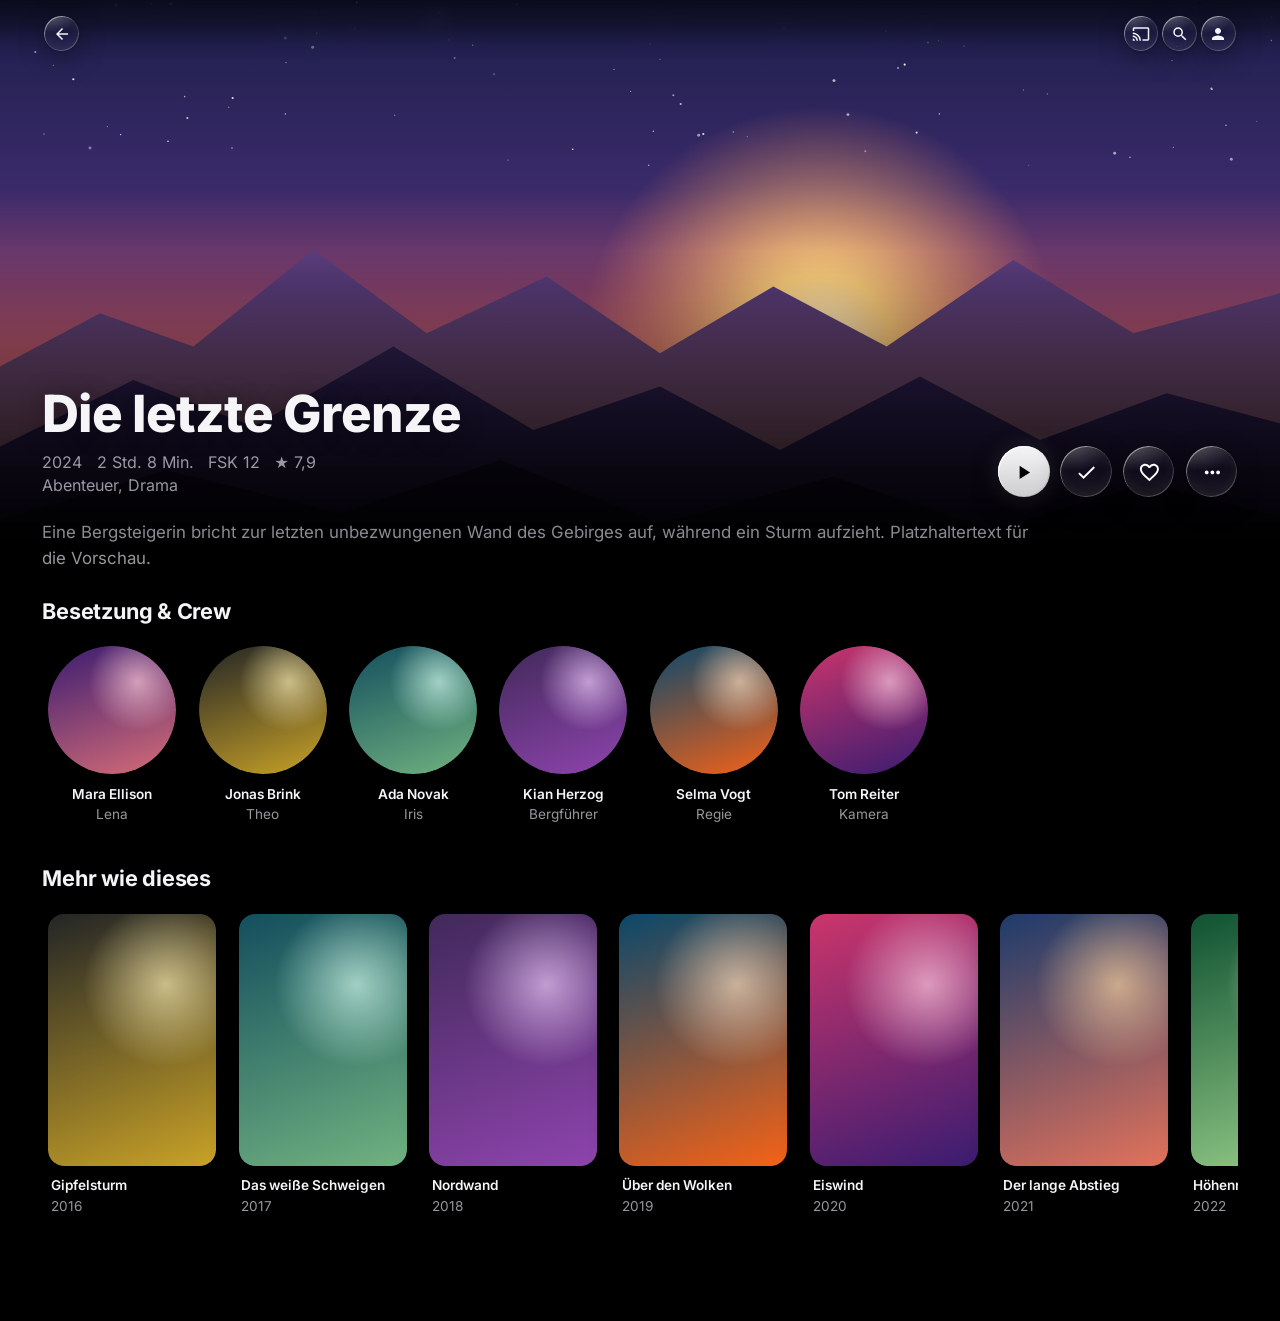
==== preview/detail.html @ fb814cee "Liquid-Glass-Optik (v1.1.0) - Glas-Material mit Unschärfe, Tönung, Glanz und Lichtkanten - Scroll-Ka" ====
<!doctype html>
<!--
    Vorschau: Detailseite eines Films (Backdrop, Glas-Buttons, Besetzung).
    Ahmt Jellyfin mit denselben CSS-Klassen nach.
-->
<html lang="de" class="layout-desktop">
<head>
    <meta charset="utf-8">
    <meta name="viewport" content="width=device-width, initial-scale=1">
    <title>tvOS Theme – Detailseite</title>
    <link rel="stylesheet" href="preview.css">
    <link rel="stylesheet" href="../theme/apple-tv.css">
</head>
<body>
<div class="backgroundContainer"></div>

<header class="skinHeader">
    <div class="headerTop">
        <div class="headerLeft">
            <button class="headerButton headerBackButton" title="Zurück"><span data-icon="arrow_back"></span></button>
        </div>
        <div class="headerRight">
            <button class="headerButton headerCastButton" title="Wiedergabe auf"><span data-icon="cast"></span></button>
            <button class="headerButton headerSearchButton" title="Suche"><span data-icon="search"></span></button>
            <button class="headerButton headerUserButton" title="Benutzer"><span data-icon="person"></span></button>
        </div>
    </div>
</header>

<div class="page libraryPage itemDetailPage selfBackdropPage">
    <div class="itemBackdrop" style="background-image:url(assets/berge.svg)"></div>

    <div class="detailPageWrapperContainer">
        <div class="detailPagePrimaryContainer">
            <div class="detailRibbon">
                <div class="infoWrapper">
                    <div class="nameContainer">
                        <h1 class="itemName infoText parentNameLast">Die letzte Grenze</h1>
                    </div>
                    <div class="itemMiscInfo itemMiscInfo-primary">
                        <span>2024</span><span>2 Std. 8 Min.</span><span>FSK 12</span><span>★ 7,9</span>
                    </div>
                    <div class="itemMiscInfo itemMiscInfo-secondary">
                        <span>Abenteuer, Drama</span>
                    </div>
                </div>
                <div class="mainDetailButtons">
                    <button class="emby-button button-flat detailButton btnPlay" title="Abspielen"><span data-icon="play_arrow"></span></button>
                    <button class="emby-button button-flat detailButton" title="Gesehen"><span data-icon="check"></span></button>
                    <button class="emby-button button-flat detailButton" title="Favorit"><span data-icon="favorite_border"></span></button>
                    <button class="emby-button button-flat detailButton" title="Mehr"><span data-icon="more_horiz"></span></button>
                </div>
            </div>
        </div>

        <div class="detailPageSecondaryContainer">
            <p class="overview">
                Eine Bergsteigerin bricht zur letzten unbezwungenen Wand des Gebirges auf,
                während ein Sturm aufzieht. Platzhaltertext für die Vorschau.
            </p>

            <div class="verticalSection">
                <h2 class="sectionTitle sectionTitle-cards">Besetzung &amp; Crew</h2>
                <div class="itemsContainer" id="castContent"></div>
            </div>

            <div class="verticalSection">
                <h2 class="sectionTitle sectionTitle-cards">Mehr wie dieses</h2>
                <div class="itemsContainer" id="rowSimilar"></div>
            </div>
        </div>
    </div>
</div>

<script src="preview.js"></script>
<script>
    reihe("castContent", [
        ["Mara Ellison", "Lena"], ["Jonas Brink", "Theo"], ["Ada Novak", "Iris"],
        ["Kian Herzog", "Bergführer"], ["Selma Vogt", "Regie"], ["Tom Reiter", "Kamera"]
    ].map(([titel, info], i) => ({ titel, info, typ: "square", index: i + 2 })));

    reihe("rowSimilar", [
        "Gipfelsturm", "Das weiße Schweigen", "Nordwand", "Über den Wolken",
        "Eiswind", "Der lange Abstieg", "Höhenrausch"
    ].map((titel, i) => ({ titel, info: String(2016 + i), index: i + 3 })));

    iconsEinsetzen();
</script>
</body>
</html>
---- preview/preview.css ----
/* ==========================================================================
   Vorschau-Grundgerüst
   Bildet nur das Layout nach, das Jellyfin selbst mitbringt (Positionen,
   Größen). Das Aussehen kommt ausschließlich aus theme/apple-tv.css.
   ========================================================================== */

* { box-sizing: border-box; }

body {
    margin: 0;
    min-height: 100vh;
    color: #ffffff;
}

.icon {
    display: block;
    width: 1.5em;
    height: 1.5em;
    fill: currentColor;
}

.backgroundContainer {
    position: fixed;
    inset: 0;
}

/* Seiten liegen wie in Jellyfin positioniert über dem Hintergrund */
.page {
    position: relative;
}

/* ---------- Kopfzeile ---------- */
.skinHeader {
    position: fixed;
    top: 0;
    left: 0;
    right: 0;
    z-index: 999;
    padding: 0.5em 3.3% 0.3em;
}

.headerTop {
    display: flex;
    align-items: center;
    justify-content: space-between;
    min-height: 3.2em;
}

.headerLeft,
.headerRight {
    display: flex;
    align-items: center;
}

.pageTitle {
    margin: 0 0 0 0.4em;
    font-size: 1.3em;
}

.headerButton {
    display: grid;
    place-items: center;
    width: 2.6em;
    height: 2.6em;
    padding: 0;
    color: #ffffff;
    cursor: pointer;
}

.headerButton .icon {
    width: 1.35em;
    height: 1.35em;
}

.emby-tab-button {
    border: 0;
    font-size: 0.95em;
    cursor: pointer;
    white-space: nowrap;
}

/* ---------- Seiten & Reihen ---------- */
.page {
    padding: 8.4em 3.3% 6em;
}

.sectionTitle {
    margin: 0 0 0.4em;
}

.itemsContainer {
    display: flex;
    gap: 1.4em;
    overflow-x: auto;
    padding: 14px 6px 22px;
    scrollbar-width: none;
}

.card {
    flex: 0 0 auto;
    cursor: pointer;
}

.overflowBackdropCard { width: 300px; }
.overflowPortraitCard { width: 168px; }
.overflowSquareCard  { width: 128px; }

.cardScalable { position: relative; }
.cardPadder-backdrop { padding-bottom: 56.25%; }
.cardPadder-portrait { padding-bottom: 150%; }
.cardPadder-square   { padding-bottom: 100%; }

.cardImageContainer {
    position: absolute;
    inset: 0;
    background-size: cover;
    background-position: center;
}

.cardOverlayContainer {
    position: absolute;
    inset: 0;
    z-index: 2;
    display: flex;
    align-items: flex-end;
    justify-content: flex-end;
    gap: 0.4em;
    padding: 0.7em;
    opacity: 0;
    transition: opacity 0.2s;
}

.card:hover .cardOverlayContainer { opacity: 1; }

.cardOverlayButton {
    display: grid;
    place-items: center;
    width: 2.4em;
    height: 2.4em;
    padding: 0;
    cursor: pointer;
}

.cardOverlayButton .icon {
    width: 1.2em;
    height: 1.2em;
}

.innerCardFooter {
    position: absolute;
    left: 0;
    right: 0;
    bottom: 0;
    z-index: 2;
}

.itemProgressBarForeground { height: 100%; }

.playedIndicator {
    position: absolute;
    top: 8px;
    right: 8px;
    z-index: 2;
    display: grid;
    place-items: center;
    width: 24px;
    height: 24px;
    border-radius: 50%;
}

.playedIndicator .icon {
    width: 16px;
    height: 16px;
}

.cardText {
    padding: 0.15em 0.2em;
    white-space: nowrap;
    overflow: hidden;
    text-overflow: ellipsis;
}

/* ---------- Bedienelemente ---------- */
.demoRow {
    display: flex;
    flex-wrap: wrap;
    align-items: center;
    gap: 1em;
}

.emby-button {
    display: inline-flex;
    align-items: center;
    gap: 0.5em;
    border: 0;
    padding: 0.8em 1.6em;
    font-size: 0.95em;
    cursor: pointer;
}

.emby-input {
    width: 280px;
    padding: 0.8em 1em;
    font-size: 1em;
}

.dialog {
    max-width: 340px;
    padding: 0.7em;
}

.actionSheetMenuItem {
    display: flex;
    align-items: center;
    gap: 0.8em;
    padding: 0.75em 0.9em;
    cursor: pointer;
}

.actionSheetMenuItem .icon {
    width: 1.3em;
    height: 1.3em;
}

.toast {
    position: fixed;
    left: 2em;
    bottom: 2em;
    z-index: 1000;
    padding: 0.9em 1.6em;
}

/* ---------- Detailseite ---------- */
.page.itemDetailPage {
    padding: 0;
}

.itemBackdrop {
    height: 40vh;
    background-size: cover;
    background-position: center 70%;
}

.detailPagePrimaryContainer {
    position: relative;
    margin-top: -11em;
    padding: 0 3.3%;
}

.detailRibbon {
    display: flex;
    flex-wrap: wrap;
    align-items: flex-end;
    justify-content: space-between;
    gap: 1.5em;
}

.itemName {
    margin: 0 0 0.15em;
    font-size: 3.2em;
}

.itemMiscInfo {
    display: flex;
    gap: 0.9em;
    margin: 0.2em 0;
}

.mainDetailButtons {
    display: flex;
    gap: 0.7em;
}

.detailButton {
    display: grid;
    place-items: center;
    width: 3.4em;
    height: 3.4em;
    padding: 0;
    cursor: pointer;
}

.detailPageSecondaryContainer {
    padding: 1.4em 3.3% 4em;
}

.overview {
    max-width: 60em;
    margin: 0 0 1.6em;
    font-size: 1.05em;
}

/* ---------- Player ---------- */
.videoPlayerContainer {
    position: fixed;
    inset: 0;
    background-size: cover;
    background-position: center;
}

.videoOsdBottom {
    position: fixed;
    left: 0;
    right: 0;
    bottom: 0;
    display: flex;
    padding-top: 8em;
}

.osdControls { flex: 1; }

.osdTextContainer {
    display: flex;
    align-items: baseline;
    justify-content: space-between;
    margin-bottom: 0.3em;
}

.osdTitle { font-size: 1.15em; }

.sliderContainer {
    position: relative;
    margin: 0.7em 0 0.4em;
}

.mdl-slider-background-flex {
    display: flex;
    height: 5px;
    border-radius: 999px;
    overflow: hidden;
}

.mdl-slider-background-lower { flex: 0 0 38%; }
.mdl-slider-background-upper { flex: 1; }

.mdl-slider {
    -webkit-appearance: none;
    appearance: none;
    position: absolute;
    left: 0;
    right: 0;
    top: -6px;
    width: 100%;
    height: 17px;
    margin: 0;
    background: transparent;
}

.mdl-slider::-webkit-slider-thumb {
    -webkit-appearance: none;
    width: 15px;
    height: 15px;
    border-radius: 50%;
}

.osdButtons {
    display: flex;
    align-items: center;
    justify-content: center;
    gap: 0.6em;
}

.paper-icon-button-light {
    display: grid;
    place-items: center;
    width: 2.8em;
    height: 2.8em;
    border: 0;
    border-radius: 50%;
    padding: 0;
    background: none;
    color: #ffffff;
    cursor: pointer;
}

.paper-icon-button-light.btnPlayPause .icon {
    width: 2.2em;
    height: 2.2em;
}

.osdButtons .spacer { flex: 1; }
---- theme/apple-tv.css ----
/* ==========================================================================
   Jellyfin tvOS Theme – Apple-TV-Look mit Liquid Glass
   Version: 1.1.0
   Ziel:    Jellyfin 10.9+ (Web-Client, Standard-Layout)
   Lizenz:  MIT

   Einbinden: Dashboard → Allgemein → „Benutzerdefinierter CSS-Code“
              @import url("<URL zu dieser Datei>");

   Abschnitte:
     1. Schrift                    9. Detailseite
     2. Variablen                 10. Buttons
     3. Liquid-Glass-Material     11. Formulare
     4. Grundlayout               12. Dialoge, Menüs, Toasts
     5. Kopfzeile & Tabs          13. Listen
     6. Seitenmenü                14. Player & Musikleiste
     7. Abschnitte & Reihen       15. Layouts & Barrierefreiheit
     8. Karten
   ========================================================================== */


/* --------------------------------------------------------------------------
   1. Schrift
   Inter liegt im Repo (fonts/) und wird relativ zu dieser Datei geladen –
   kein Google Fonts. Auf Apple-Geräten wird automatisch SF Pro verwendet.
   -------------------------------------------------------------------------- */
@font-face {
    font-family: "InterTV";
    src: url("../fonts/inter-latin-wght-normal.woff2") format("woff2");
    font-weight: 100 900;
    font-style: normal;
    font-display: swap;
}


/* --------------------------------------------------------------------------
   2. Variablen – hier lässt sich das Theme anpassen
   -------------------------------------------------------------------------- */
:root {
    /* Grundfarben */
    --tv-bg: #000000;                          /* Seitenhintergrund */
    --tv-surface: #1c1c1e;                     /* Karten-Platzhalter, Listen */
    --tv-fill: rgba(118, 118, 128, 0.22);      /* Eingabefelder, Buttons */
    --tv-fill-hover: rgba(118, 118, 128, 0.34);
    --tv-text: #f5f5f7;                        /* Primärtext */
    --tv-text-2: rgba(235, 235, 245, 0.64);    /* Sekundärtext */
    --tv-text-3: rgba(235, 235, 245, 0.34);    /* Tertiärtext */
    --tv-primary: #ffffff;                     /* Primär-Button */
    --tv-on-primary: #000000;
    --tv-tint: #0a84ff;                        /* Akzent (Apple systemBlue) */

    /* Umgebungslicht hinter den Seiten – gibt dem Glas etwas zum Zeigen.
       „none“ = reines Schwarz wie beim klassischen Apple TV */
    --tv-ambient:
        radial-gradient(70vw 50vh at 12% -8%, rgba(70, 110, 255, 0.20), transparent 70%),
        radial-gradient(60vw 45vh at 92% -12%, rgba(255, 70, 160, 0.13), transparent 70%);

    /* Formen */
    --tv-radius-card: 16px;
    --tv-radius-control: 14px;
    --tv-radius-dialog: 28px;
    --tv-radius-pill: 999px;

    /* Karten */
    --tv-shadow: 0 10px 28px rgba(0, 0, 0, 0.45);
    --tv-shadow-focus: 0 28px 60px rgba(0, 0, 0, 0.75);
    --tv-focus-scale: 1.08;

    /* Bewegung */
    --tv-ease: cubic-bezier(0.2, 0.8, 0.2, 1);
    --tv-spring: cubic-bezier(0.34, 1.56, 0.64, 1);   /* federnd, s. Abschnitt 15 */
    --tv-duration: 0.35s;

    /* Liquid Glass – Unschärfe und Farbverstärkung des Hintergrunds.
       „none“ schaltet die Unschärfe ab (spart Leistung auf schwachen Geräten) */
    --lg-filter: blur(16px) saturate(190%) brightness(1.08);
    --lg-filter-panel: blur(28px) saturate(180%);

    /* Liquid Glass – Tönung, hält Text auf hellen Inhalten lesbar */
    --lg-tint: rgba(30, 30, 34, 0.30);         /* kleine Elemente */
    --lg-tint-panel: rgba(26, 26, 30, 0.60);   /* Panels mit viel Text */

    /* Liquid Glass – Glanz: Lichtfang oben links, Reflex an der Unterkante */
    --lg-sheen:
        radial-gradient(120% 90% at 25% 0%, rgba(255, 255, 255, 0.20), rgba(255, 255, 255, 0) 55%),
        linear-gradient(180deg, rgba(255, 255, 255, 0.06), rgba(255, 255, 255, 0) 45%, rgba(255, 255, 255, 0.05));

    /* Liquid Glass – Lichtkanten: hell oben links, schwächer unten rechts */
    --lg-rim:
        inset 1px 1px 0 rgba(255, 255, 255, 0.42),
        inset -1px -1px 0 rgba(255, 255, 255, 0.16),
        inset 0 0 0 1px rgba(255, 255, 255, 0.07),
        inset 0 0 16px rgba(255, 255, 255, 0.05);

    /* Liquid Glass – hervorgehobenes Glas (aktiver Tab, Menü-Auswahl) */
    --lg-bubble: linear-gradient(180deg, rgba(255, 255, 255, 0.30), rgba(255, 255, 255, 0.12));
    --lg-bubble-rim:
        inset 1px 1px 0 rgba(255, 255, 255, 0.55),
        inset -1px -1px 0 rgba(255, 255, 255, 0.16);

    /* Liquid Glass – Schwebe-Schatten */
    --lg-shadow: 0 8px 28px rgba(0, 0, 0, 0.32), 0 1px 4px rgba(0, 0, 0, 0.2);
    --lg-shadow-panel: 0 30px 80px rgba(0, 0, 0, 0.55), 0 2px 8px rgba(0, 0, 0, 0.25);

    /* Schrift */
    --tv-font: -apple-system, BlinkMacSystemFont, "SF Pro Display", "InterTV",
               "Segoe UI", system-ui, sans-serif;
}


/* --------------------------------------------------------------------------
   3. Liquid-Glass-Material
   Vier Schichten: Unschärfe + Farbverstärkung des Hintergrunds, Tönung,
   Glanz und Lichtkanten. Echte Lichtbrechung an den Rändern ist mit reinem
   CSS nicht browserübergreifend möglich.

   WICHTIG: Eltern-Elemente von Glas dürfen kein filter, opacity < 1, mask
   oder backdrop-filter haben – sonst „sieht“ das Glas nur noch das
   Eltern-Element statt der Seite dahinter (siehe Kopfzeile, Abschnitt 5).
   -------------------------------------------------------------------------- */

/* Glas – kleine, schwebende Bedienelemente */
.headerTabs .emby-tabs-slider,
.headerButton,
.emby-scrollbuttons-button,
.cardOverlayButton,
.mainDetailButtons .detailButton,
.videoOsdBottom .osdControls {
    background: var(--lg-sheen), var(--lg-tint) !important;
    -webkit-backdrop-filter: var(--lg-filter);
    backdrop-filter: var(--lg-filter);
    border: none !important;
    box-shadow: var(--lg-rim), var(--lg-shadow) !important;
}

/* Glas-Panels – größere Flächen mit viel Text */
.mainDrawer,
.dialog:not(.dialog-fullscreen),
.upNextDialog,
.nowPlayingBar,
.sliderBubble,
.toast {
    background: var(--lg-sheen), var(--lg-tint-panel) !important;
    -webkit-backdrop-filter: var(--lg-filter-panel);
    backdrop-filter: var(--lg-filter-panel);
    border: none !important;
    box-shadow: var(--lg-rim), var(--lg-shadow-panel) !important;
}


/* --------------------------------------------------------------------------
   4. Grundlayout
   -------------------------------------------------------------------------- */
/* Bewusst nicht auf body: ein body-Hintergrund würde Jellyfins
   Backdrop-Ebene (z-index < 0) verdecken */
html,
.backgroundContainer {
    background-color: var(--tv-bg) !important;
}

/* Umgebungslicht (nur wenn kein Backdrop-Bild angezeigt wird) */
.backgroundContainer:not(.withBackdrop) {
    background-image: var(--tv-ambient) !important;
}

/* Halbtransparenter Hintergrund, wenn Backdrops aktiviert sind */
.backgroundContainer.withBackdrop {
    background-color: rgba(0, 0, 0, 0.78) !important;
}

body,
button,
input,
select,
textarea,
h1, h2, h3, h4,
.emby-button,
.emby-tab-button {
    font-family: var(--tv-font) !important;
    -webkit-font-smoothing: antialiased;
    -moz-osx-font-smoothing: grayscale;
}

body {
    color: var(--tv-text);
}

h1, h2, h3 {
    font-weight: 700;
    letter-spacing: -0.015em;
}

a,
.button-link {
    color: var(--tv-tint);
}

::selection {
    background: rgba(10, 132, 255, 0.45);
}

/* Schlanke Scrollbars */
* {
    scrollbar-width: thin;
    scrollbar-color: rgba(255, 255, 255, 0.22) transparent;
}

::-webkit-scrollbar {
    width: 8px;
    height: 8px;
}

::-webkit-scrollbar-track {
    background: transparent;
}

::-webkit-scrollbar-thumb {
    background: rgba(255, 255, 255, 0.22);
    border-radius: var(--tv-radius-pill);
}


/* --------------------------------------------------------------------------
   5. Kopfzeile & Tab-Leiste
   -------------------------------------------------------------------------- */

/* Jellyfins eigenen Hintergrund und Blur der Kopfzeile entfernen.
   Ein backdrop-filter hier würde das Glas der Tab-Leiste kaputt machen. */
.skinHeader,
.skinHeader-blurred,
.skinHeader-withBackground,
.skinHeader.semiTransparent {
    background: transparent !important;
    -webkit-backdrop-filter: none !important;
    backdrop-filter: none !important;
    box-shadow: none !important;
    border: none !important;
}

/* Scroll-Kante: Inhalte verschwimmen weich unter der Kopfzeile (wie iOS 26) */
.skinHeader::before {
    content: "";
    position: absolute;
    inset: 0;
    z-index: -1;
    pointer-events: none;
    background: linear-gradient(to bottom,
                rgba(0, 0, 0, 0.62) 0%,
                rgba(0, 0, 0, 0.28) 60%,
                rgba(0, 0, 0, 0) 100%);
    -webkit-backdrop-filter: blur(8px);
    backdrop-filter: blur(8px);
    -webkit-mask-image: linear-gradient(to bottom, #000 40%, transparent 100%);
    mask-image: linear-gradient(to bottom, #000 40%, transparent 100%);
}

.pageTitle {
    font-weight: 700;
    letter-spacing: -0.01em;
    text-shadow: 0 1px 14px rgba(0, 0, 0, 0.45);
}

/* Header-Buttons als Glas-Kreise */
.headerButton {
    border-radius: 50% !important;
    margin-inline: 0.15em;
    color: var(--tv-text) !important;
    transition: transform 0.5s var(--tv-spring), background-color 0.25s ease;
}

.headerButton:hover,
.headerButton:focus-visible {
    background: var(--lg-sheen), rgba(255, 255, 255, 0.18) !important;
    transform: scale(1.06);
}

.headerButton:active {
    transform: scale(0.92);
    transition-duration: 0.12s;
}

/* Tab-Leiste: zentrierte, schwebende Glas-Kapsel */
.headerTabs {
    display: flex;
    justify-content: center;
}

.headerTabs .emby-tabs-slider {
    display: flex;
    gap: 2px;
    width: -moz-fit-content;
    width: fit-content;
    max-width: 100%;
    margin: 0.3em auto;
    padding: 4px;
    border-radius: var(--tv-radius-pill);
}

.emby-tab-button {
    padding: 0.5em 1.3em !important;
    border-radius: var(--tv-radius-pill);
    color: var(--tv-text-2) !important;
    font-weight: 600;
    text-transform: none;
    letter-spacing: 0;
    background: transparent;
    transition: background-color 0.25s ease, color 0.25s ease,
                box-shadow 0.25s ease, transform 0.5s var(--tv-spring);
}

.emby-tab-button:hover {
    color: var(--tv-text) !important;
    background-color: rgba(255, 255, 255, 0.10);
}

.emby-tab-button:active {
    transform: scale(0.94);
    transition-duration: 0.12s;
}

/* Aktiver Tab: helle Glas-Blase */
.emby-tab-button-active,
.emby-tab-button-active:hover {
    background: var(--lg-bubble) !important;
    color: #ffffff !important;
    box-shadow: var(--lg-bubble-rim), 0 2px 10px rgba(0, 0, 0, 0.25);
}

/* Tastatur-/Fernbedienungsfokus: weiß wie bei tvOS */
.emby-tab-button.emby-button-focus,
.emby-tab-button:focus-visible {
    background: #ffffff !important;
    color: #000000 !important;
    box-shadow: 0 4px 18px rgba(255, 255, 255, 0.25);
    outline: none;
}

/* Unterstrich-Indikator von Jellyfin ausblenden */
.emby-tab-button::after,
.emby-tab-button-active::after {
    display: none !important;
}


/* --------------------------------------------------------------------------
   6. Seitenmenü (Drawer)
   -------------------------------------------------------------------------- */

/* Nur Lichtkante rechts, kein Außenschatten (würde im geschlossenen
   Zustand am linken Rand hervorblitzen) */
.mainDrawer {
    box-shadow: inset -1px 0 0 rgba(255, 255, 255, 0.16) !important;
}

.navMenuOption {
    margin: 2px 10px;
    border-radius: var(--tv-radius-control);
    transition: background-color 0.2s ease, transform 0.5s var(--tv-spring);
}

.navMenuOption:hover {
    background-color: rgba(255, 255, 255, 0.08) !important;
}

.navMenuOption:active {
    transform: scale(0.97);
    transition-duration: 0.12s;
}

/* Auswahl: helle Glas-Blase */
.navMenuOption-selected,
.navMenuOption-selected:hover {
    background: var(--lg-bubble) !important;
    color: #ffffff !important;
    box-shadow: var(--lg-bubble-rim);
}

.navMenuOption-selected .navMenuOptionIcon {
    color: #ffffff !important;
}

.sidebarHeader {
    color: var(--tv-text-3);
    font-weight: 600;
    text-transform: none;
}


/* --------------------------------------------------------------------------
   7. Abschnittstitel & Reihen
   -------------------------------------------------------------------------- */
.sectionTitle,
.sectionTitle-cards {
    font-size: 1.35em;
    font-weight: 700;
    letter-spacing: -0.01em;
    color: var(--tv-text);
}

.sectionTitleTextButton .material-icons {
    color: var(--tv-text-3);
}

.verticalSection {
    margin-bottom: 1.2em;
}

/* Scroll-Pfeile als Glas-Kreise */
.emby-scrollbuttons-button {
    border-radius: 50% !important;
}


/* --------------------------------------------------------------------------
   8. Karten (Poster, Thumbs, Episoden)
   Fokus: anheben, vergrößern, Glaskante + Lichtstreif – wie auf dem Apple TV
   -------------------------------------------------------------------------- */
.cardBox {
    transition: transform var(--tv-duration) var(--tv-ease);
}

.cardScalable,
.cardImageContainer,
.cardContent,
.cardOverlayContainer,
.cardImage,
.cardPadder {
    border-radius: var(--tv-radius-card) !important;
}

.cardScalable {
    overflow: hidden;
    isolation: isolate;             /* hält die z-index-Ebenen in der Karte */
    background-color: var(--tv-surface);
    box-shadow: var(--tv-shadow);
    transition: transform var(--tv-duration) var(--tv-ease),
                box-shadow var(--tv-duration) var(--tv-ease);
}

/* Glasschicht über dem Bild: Lichtstreif, Glanz oben links, Lichtkanten.
   Wird erst bei Fokus/Hover sichtbar. */
.cardScalable::after {
    content: "";
    position: absolute;
    inset: 0;
    z-index: 3;
    border-radius: inherit;
    pointer-events: none;
    background:
        linear-gradient(105deg,
            rgba(255, 255, 255, 0) 30%,
            rgba(255, 255, 255, 0.30) 50%,
            rgba(255, 255, 255, 0) 70%) no-repeat,
        radial-gradient(130% 80% at 20% 0%,
            rgba(255, 255, 255, 0.22),
            rgba(255, 255, 255, 0) 55%);
    background-size: 70% 100%, 100% 100%;
    background-position: -200% 0, 0 0;
    box-shadow:
        inset 1px 1px 0 rgba(255, 255, 255, 0.45),
        inset -1px -1px 0 rgba(255, 255, 255, 0.15),
        inset 0 0 0 1px rgba(255, 255, 255, 0.08);
    opacity: 0;
    transition: opacity var(--tv-duration) var(--tv-ease);
}

.card:hover .cardScalable,
.card:focus .cardScalable,
.card:focus-within .cardScalable {
    transform: scale(var(--tv-focus-scale)) translateY(-4px);
    box-shadow: var(--tv-shadow-focus);
}

.card:hover .cardScalable::after,
.card:focus .cardScalable::after,
.card:focus-within .cardScalable::after {
    opacity: 1;
    animation: tv-lichtstreif 1.1s cubic-bezier(0.4, 0, 0.2, 1) 0.08s both;
}

/* Lichtstreif wandert einmal diagonal über die Karte */
@keyframes tv-lichtstreif {
    from { background-position: -200% 0, 0 0; }
    to   { background-position: 300% 0, 0 0; }
}

/* Jellyfins eigene Fokus-Vergrößerung und Rahmen (TV-Layout) neutralisieren */
.card:focus .cardBox.cardBox-focustransform {
    transform: none !important;
}

.card-focuscontent,
.card:focus .card-focuscontent {
    border-color: transparent !important;
}

.card:focus {
    outline: none;
}

/* Overlay mit Play-/Mehr-Buttons */
.cardOverlayContainer {
    background: linear-gradient(to top,
                rgba(0, 0, 0, 0.55) 0%,
                rgba(0, 0, 0, 0) 55%) !important;
}

.cardOverlayButton {
    border-radius: 50% !important;
    color: #ffffff !important;
}

.cardOverlayButton:hover {
    background: var(--lg-sheen), rgba(255, 255, 255, 0.24) !important;
}

/* Text unter den Karten – linksbündig wie bei tvOS */
.cardFooter,
.cardText {
    text-align: left;
}

.cardText {
    color: var(--tv-text-2);
    font-size: 0.85em;
}

.cardText-first {
    color: var(--tv-text);
    font-weight: 600;
}

/* Über den Fokus-Schatten legen, sonst wird der Titel abgedunkelt */
.cardFooter {
    position: relative;
    z-index: 1;
    padding-top: 0.6em;
}

/* Fortschrittsbalken */
.itemProgressBar {
    height: 4px !important;
    margin: 0 10px 9px;
    border-radius: var(--tv-radius-pill);
    background: rgba(255, 255, 255, 0.28) !important;
    overflow: hidden;
}

.itemProgressBarForeground {
    background-color: #ffffff !important;
    border-radius: var(--tv-radius-pill);
}

/* „Gesehen“-Haken und Zähler (bewusst ohne Blur – sind sehr viele) */
.playedIndicator,
.countIndicator {
    background: rgba(255, 255, 255, 0.92) !important;
    color: #000000 !important;
    box-shadow: 0 2px 8px rgba(0, 0, 0, 0.4);
}

.playedIndicator .material-icons,
.countIndicator .material-icons {
    color: #000000 !important;
}

/* Kartenhintergrund ohne Bild (Platzhalter) */
.defaultCardBackground {
    background: linear-gradient(160deg, #2c2c2e, #1c1c1e) !important;
}


/* --------------------------------------------------------------------------
   9. Detailseite (Film / Serie)
   Großes Backdrop mit weichem Verlauf, Glas-Buttons direkt auf dem Bild
   -------------------------------------------------------------------------- */
.layout-desktop .itemBackdrop,
.layout-tv .itemBackdrop {
    height: 62vh !important;
}

.itemBackdrop {
    -webkit-mask-image: linear-gradient(to bottom, #000 45%, transparent 100%);
    mask-image: linear-gradient(to bottom, #000 45%, transparent 100%);
}

/* Dunkle Bänder entfernen, Text steht direkt auf dem Bild */
.detailRibbon,
.detailPagePrimaryContainer,
.detailPageSecondaryContainer {
    background: transparent !important;
}

.itemName,
.parentNameLast {
    font-weight: 800;
    letter-spacing: -0.02em;
    text-shadow: 0 2px 24px rgba(0, 0, 0, 0.45);
}

.itemMiscInfo,
.itemMiscInfo-primary,
.itemMiscInfo-secondary {
    color: var(--tv-text-2);
}

.overview {
    color: var(--tv-text-2);
    line-height: 1.5;
}

/* Runde Glas-Buttons */
.mainDetailButtons .detailButton {
    border-radius: var(--tv-radius-pill) !important;
    color: #ffffff !important;
    transition: transform 0.5s var(--tv-spring), background-color 0.25s ease,
                box-shadow 0.25s ease;
}

.mainDetailButtons .detailButton:hover,
.mainDetailButtons .detailButton:focus-visible {
    background: var(--lg-sheen), rgba(255, 255, 255, 0.22) !important;
    transform: scale(1.08);
}

.mainDetailButtons .detailButton:active {
    transform: scale(0.92);
    transition-duration: 0.12s;
}

/* Abspielen/Fortsetzen: milchig-weißes Glas */
.mainDetailButtons .detailButton.btnPlay,
.mainDetailButtons .detailButton.btnResume,
.mainDetailButtons .detailButton.btnReplay {
    background: linear-gradient(180deg, rgba(255, 255, 255, 0.96), rgba(255, 255, 255, 0.80)) !important;
    color: var(--tv-on-primary) !important;
    box-shadow:
        inset 1px 1px 0 #ffffff,
        inset -1px -1px 0 rgba(0, 0, 0, 0.08),
        0 8px 28px rgba(0, 0, 0, 0.35),
        0 0 24px rgba(255, 255, 255, 0.12) !important;
}

.mainDetailButtons .detailButton.btnPlay:hover,
.mainDetailButtons .detailButton.btnResume:hover,
.mainDetailButtons .detailButton.btnReplay:hover {
    background: #ffffff !important;
    box-shadow:
        inset 1px 1px 0 #ffffff,
        0 10px 32px rgba(0, 0, 0, 0.4),
        0 0 36px rgba(255, 255, 255, 0.30) !important;
}

.mainDetailButtons .btnPlay .material-icons,
.mainDetailButtons .btnResume .material-icons,
.mainDetailButtons .btnReplay .material-icons {
    color: var(--tv-on-primary) !important;
}

/* Genre-/Studio-Links */
.itemDetailsGroup .textValue a,
.itemGenres a {
    color: var(--tv-text);
}

/* Besetzung: runde Porträts, Namen zentriert */
#castContent .cardScalable,
#castContent .cardImageContainer,
.peopleSection .cardScalable,
.peopleSection .cardImageContainer {
    border-radius: 50% !important;
}

#castContent .cardFooter,
#castContent .cardText,
.peopleSection .cardFooter,
.peopleSection .cardText {
    text-align: center;
}


/* --------------------------------------------------------------------------
   10. Buttons
   -------------------------------------------------------------------------- */

/* Sekundär: Glas-Kapsel */
.emby-button.raised {
    background: var(--lg-sheen), var(--tv-fill) !important;
    color: var(--tv-text) !important;
    border-radius: var(--tv-radius-pill) !important;
    font-weight: 600;
    box-shadow:
        inset 1px 1px 0 rgba(255, 255, 255, 0.22),
        inset -1px -1px 0 rgba(255, 255, 255, 0.06) !important;
}

.emby-button.raised:hover {
    background: var(--lg-sheen), var(--tv-fill-hover) !important;
}

/* Primär: weiße Kapsel */
.emby-button.button-submit,
.emby-button.raised.button-submit {
    background: linear-gradient(180deg, #ffffff, #e9e9ee) !important;
    color: var(--tv-on-primary) !important;
    border-radius: var(--tv-radius-pill) !important;
    box-shadow:
        inset 0 1px 0 #ffffff,
        0 6px 20px rgba(0, 0, 0, 0.3) !important;
}

.emby-button.button-submit:hover {
    background: #ffffff !important;
    box-shadow:
        inset 0 1px 0 #ffffff,
        0 6px 24px rgba(255, 255, 255, 0.18) !important;
}

.emby-button.button-flat:hover {
    background-color: rgba(255, 255, 255, 0.08);
    border-radius: var(--tv-radius-control);
}

/* Federndes Drücken („flüssiges“ Nachgeben) */
.emby-button.raised,
.emby-button.button-submit,
.cardOverlayButton,
.emby-scrollbuttons-button {
    transition: transform 0.5s var(--tv-spring), background-color 0.25s ease,
                box-shadow 0.25s ease;
}

.emby-button.raised:active,
.emby-button.button-submit:active,
.cardOverlayButton:active,
.emby-scrollbuttons-button:active {
    transform: scale(0.95);
    transition-duration: 0.12s;
}

.emby-button:focus-visible {
    outline: 2px solid rgba(255, 255, 255, 0.85);
    outline-offset: 2px;
}


/* --------------------------------------------------------------------------
   11. Formulare
   -------------------------------------------------------------------------- */
.emby-input,
.emby-textarea,
.emby-select-withcolor {
    background: var(--tv-fill) !important;
    color: var(--tv-text) !important;
    border: 1px solid transparent !important;
    border-radius: var(--tv-radius-control) !important;
    box-shadow:
        inset 0 1px 0 rgba(255, 255, 255, 0.08),
        inset 0 0 0 1px rgba(255, 255, 255, 0.04);
    transition: box-shadow 0.2s ease, background-color 0.2s ease;
}

.emby-input:focus,
.emby-textarea:focus,
.emby-select-withcolor:focus {
    background: var(--tv-fill-hover) !important;
    border-color: transparent !important;
    box-shadow:
        inset 0 1px 0 rgba(255, 255, 255, 0.12),
        0 0 0 2px rgba(255, 255, 255, 0.55);
}

/* Suchfeld als Kapsel */
.searchfields-txtSearch {
    border-radius: var(--tv-radius-pill) !important;
    padding-left: 1.2em !important;
}

.inputLabel,
.selectLabel,
.textareaLabel,
.fieldDescription {
    color: var(--tv-text-2);
}

.inputLabelFocused,
.selectLabelFocused,
.textareaLabelFocused {
    color: var(--tv-text) !important;
}

/* Checkboxen */
.emby-checkbox:checked + span + .checkboxOutline {
    background-color: var(--tv-tint) !important;
    border-color: var(--tv-tint) !important;
}

.emby-checkbox:focus:not(:checked) + span + .checkboxOutline {
    border-color: rgba(255, 255, 255, 0.6) !important;
}


/* --------------------------------------------------------------------------
   12. Dialoge, Aktionsmenüs, Toasts
   -------------------------------------------------------------------------- */
.dialog:not(.dialog-fullscreen) {
    border-radius: var(--tv-radius-dialog) !important;
}

.dialog-fullscreen {
    background: var(--tv-bg) !important;
}

/* Kopf-/Fußzeile im Dialog: leichtes Glas, falls Inhalt darunter scrollt */
.formDialogHeader,
.formDialogFooter {
    background: rgba(30, 30, 34, 0.45) !important;
    -webkit-backdrop-filter: blur(20px);
    backdrop-filter: blur(20px);
    border-color: rgba(255, 255, 255, 0.08) !important;
}

.actionSheetMenuItem {
    border-radius: var(--tv-radius-control);
    transition: background-color 0.2s ease, transform 0.5s var(--tv-spring);
}

.actionSheetMenuItem:hover,
.actionSheetMenuItem:focus {
    background-color: rgba(255, 255, 255, 0.10) !important;
}

.actionSheetMenuItem:active {
    transform: scale(0.97);
    transition-duration: 0.12s;
}

.toast {
    color: var(--tv-text) !important;
    border-radius: var(--tv-radius-pill) !important;
}


/* --------------------------------------------------------------------------
   13. Listen (Einstellungen, Episodenlisten)
   -------------------------------------------------------------------------- */
.listItem {
    border-radius: var(--tv-radius-control);
    transition: background-color 0.2s ease;
}

.listItem:hover,
.listItem:focus {
    background-color: rgba(255, 255, 255, 0.06);
}

.listItemImage {
    border-radius: 10px;
    overflow: hidden;
}

.paperList {
    background: var(--tv-surface) !important;
    border-radius: var(--tv-radius-card);
    overflow: hidden;
}


/* --------------------------------------------------------------------------
   14. Player (OSD) & Musikleiste
   -------------------------------------------------------------------------- */
.skinHeader.osdHeader {
    background: linear-gradient(to bottom,
                rgba(0, 0, 0, 0.55), rgba(0, 0, 0, 0)) !important;
}

/* Keine Unschärfe über dem laufenden Video */
.skinHeader.osdHeader::before {
    display: none;
}

.videoOsdBottom {
    background: linear-gradient(to top,
                rgba(0, 0, 0, 0.5) 0%,
                rgba(0, 0, 0, 0) 100%) !important;
}

/* Steuerung als schwebende Glas-Fläche */
.videoOsdBottom .osdControls {
    margin: 0 2% 1em;
    padding: 0.6em 1.4em 0.5em;
    border-radius: var(--tv-radius-dialog) !important;
}

.osdTitle,
.osdMediaInfo {
    font-weight: 700;
}

.osdSecondaryMediaInfo,
.osdTimeText {
    color: var(--tv-text-2);
}

.videoOsdBottom .paper-icon-button-light {
    transition: transform 0.5s var(--tv-spring), background-color 0.25s ease;
}

.videoOsdBottom .paper-icon-button-light:hover {
    background-color: rgba(255, 255, 255, 0.14);
    transform: scale(1.08);
}

.videoOsdBottom .paper-icon-button-light:active {
    transform: scale(0.92);
    transition-duration: 0.12s;
}

/* Fortschritts- und Lautstärkeregler: weiß wie bei tvOS */
.mdl-slider-background-lower {
    background-color: #ffffff !important;
}

.mdl-slider-background-upper {
    background-color: rgba(255, 255, 255, 0.28) !important;
}

.mdl-slider::-webkit-slider-thumb {
    background: #ffffff !important;
    box-shadow: 0 0 0 1px rgba(0, 0, 0, 0.08), 0 2px 8px rgba(0, 0, 0, 0.5);
}

.mdl-slider::-moz-range-thumb {
    background: #ffffff !important;
    border: none;
}

.sliderBubble {
    border-radius: var(--tv-radius-control) !important;
}

.upNextDialog {
    border-radius: var(--tv-radius-dialog) !important;
}

/* Musikleiste unten: Glas mit Lichtkante oben, ohne Außenschatten
   (sie wird zum Ausblenden nach unten geschoben) */
.nowPlayingBar {
    box-shadow: inset 0 1px 0 rgba(255, 255, 255, 0.16) !important;
}


/* --------------------------------------------------------------------------
   15. Layouts & Barrierefreiheit
   -------------------------------------------------------------------------- */

/* Federkurve mit Nachschwingen – nur in Browsern, die linear() kennen */
@supports (transition-timing-function: linear(0, 1)) {
    :root {
        --tv-spring: linear(0, 0.066, 0.22, 0.411, 0.602, 0.769, 0.902, 0.997,
                            1.056, 1.086, 1.095, 1.089, 1.074, 1.056, 1.038,
                            1.022, 1.009, 1, 0.995, 0.992, 0.991, 0.992, 0.993,
                            0.995, 0.996, 0.998, 0.999, 1, 1);
    }
}

/* Touch-Geräte: kein Hover-Zoom, kein Lichtstreif */
@media (hover: none) {
    .card:hover .cardScalable {
        transform: none;
        box-shadow: var(--tv-shadow);
    }

    .card:hover .cardScalable::after {
        opacity: 0;
        animation: none;
    }
}

/* Mobil: kleinere Radien, Tab-Leiste darf scrollen */
.layout-mobile {
    --tv-radius-card: 12px;
}

.layout-mobile .headerTabs .emby-tabs-slider {
    max-width: calc(100vw - 2em);
    overflow-x: auto;
    scrollbar-width: none;
}

.layout-mobile .headerTabs .emby-tabs-slider::-webkit-scrollbar {
    display: none;
}

/* Fernseher (TV-Layout): stärkerer Fokus-Effekt */
.layout-tv {
    --tv-focus-scale: 1.12;
}

/* Reduzierte Bewegung respektieren */
@media (prefers-reduced-motion: reduce) {
    .cardBox,
    .cardScalable,
    .cardScalable::after,
    .headerButton,
    .emby-tab-button,
    .navMenuOption,
    .actionSheetMenuItem,
    .emby-button,
    .cardOverlayButton,
    .mainDetailButtons .detailButton,
    .videoOsdBottom .paper-icon-button-light {
        transition: none !important;
        animation: none !important;
    }

    .card:hover .cardScalable,
    .card:focus .cardScalable,
    .card:focus-within .cardScalable,
    .headerButton:hover,
    .mainDetailButtons .detailButton:hover {
        transform: none;
    }
}

/* Reduzierte Transparenz (Bedienungshilfen): deckende Flächen */
@media (prefers-reduced-transparency: reduce) {
    :root {
        --lg-filter: none;
        --lg-filter-panel: none;
        --lg-tint: rgba(44, 44, 48, 0.96);
        --lg-tint-panel: rgba(28, 28, 30, 0.98);
    }
}

/* Fallback ohne backdrop-filter: deckendere Flächen */
@supports not ((backdrop-filter: blur(1px)) or (-webkit-backdrop-filter: blur(1px))) {
    :root {
        --lg-tint: rgba(44, 44, 48, 0.92);
        --lg-tint-panel: rgba(28, 28, 30, 0.97);
    }
}
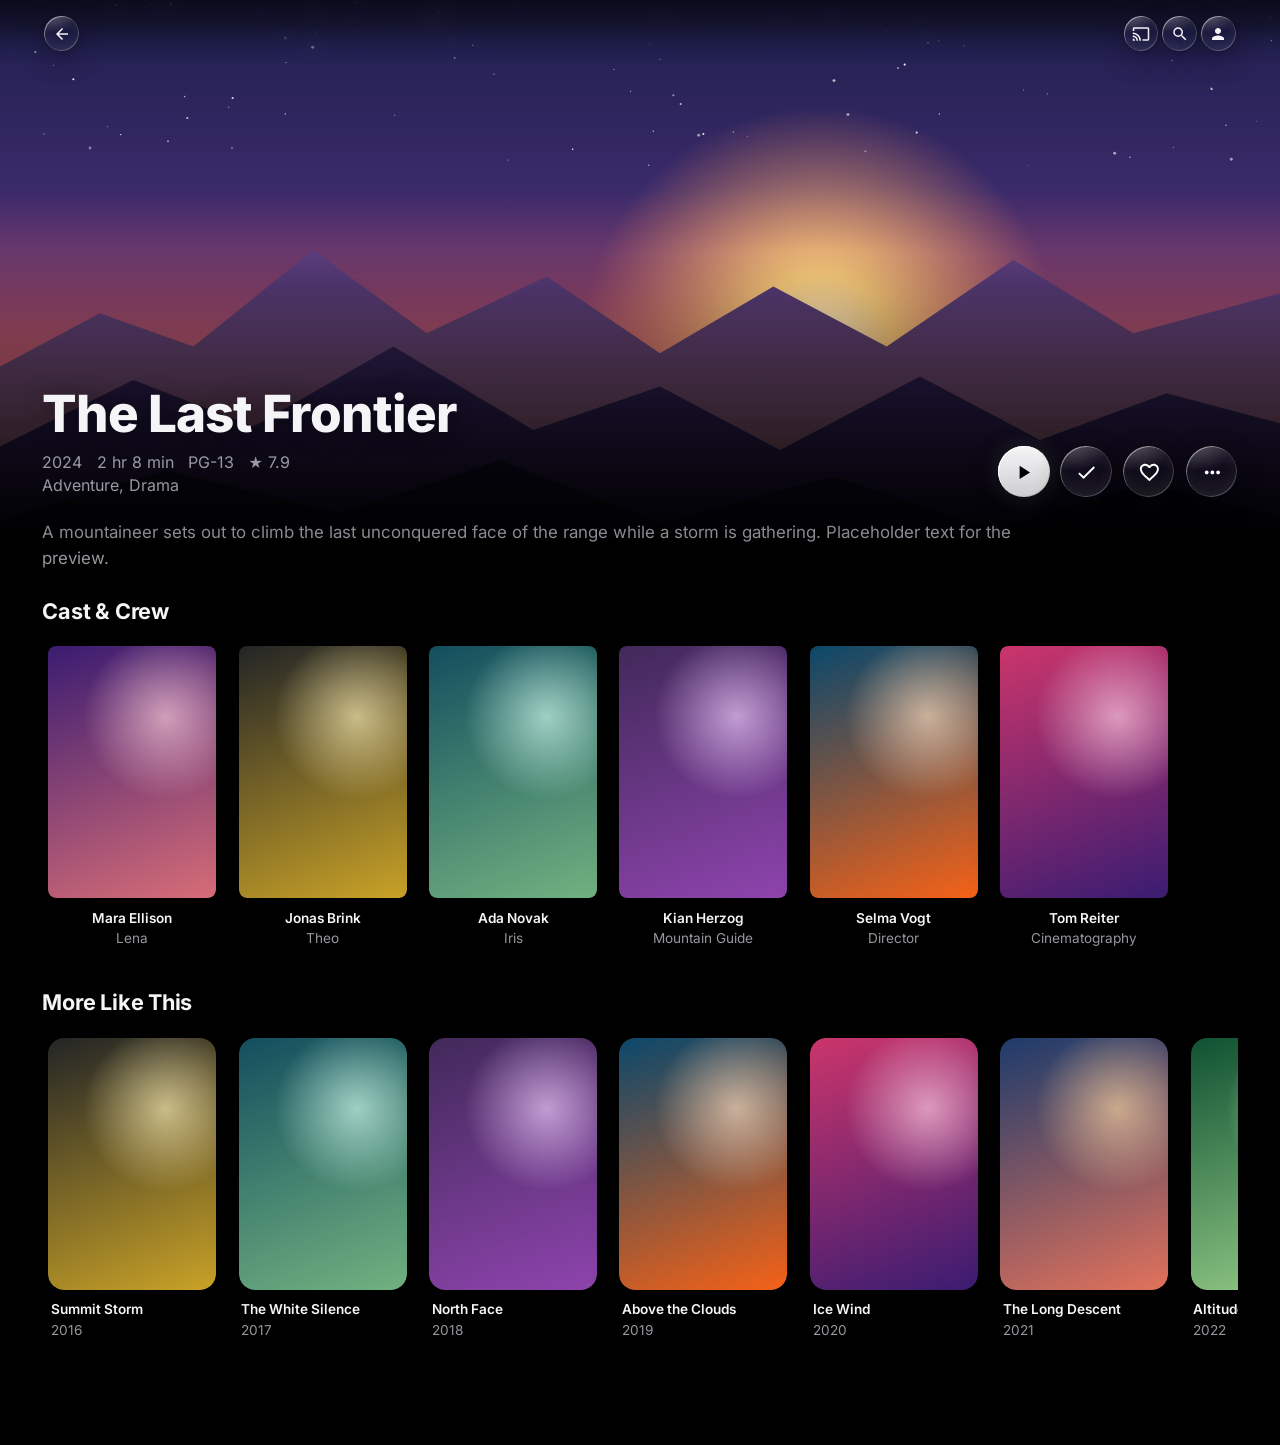
==== commit a28d403b: "Translate everything to English, slightly rounded cast portraits (v1.1.2) - All comments in theme/ap" ====
--- a/preview/detail.html
+++ b/preview/detail.html
@@ -1,13 +1,13 @@
 <!doctype html>
 <!--
-    Vorschau: Detailseite eines Films (Backdrop, Glas-Buttons, Besetzung).
-    Ahmt Jellyfin mit denselben CSS-Klassen nach.
+    Preview: detail page of a movie (backdrop, glass buttons, cast).
+    Recreates Jellyfin with the same CSS classes.
 -->
-<html lang="de" class="layout-desktop">
+<html lang="en" class="layout-desktop">
 <head>
     <meta charset="utf-8">
     <meta name="viewport" content="width=device-width, initial-scale=1">
-    <title>tvOS Theme – Detailseite</title>
+    <title>Jellyos – Detail page</title>
     <link rel="stylesheet" href="preview.css">
     <link rel="stylesheet" href="../theme/apple-tv.css">
 </head>
@@ -17,55 +17,55 @@
 <header class="skinHeader">
     <div class="headerTop">
         <div class="headerLeft">
-            <button class="headerButton headerBackButton" title="Zurück"><span data-icon="arrow_back"></span></button>
+            <button class="headerButton headerBackButton" title="Back"><span data-icon="arrow_back"></span></button>
         </div>
         <div class="headerRight">
-            <button class="headerButton headerCastButton" title="Wiedergabe auf"><span data-icon="cast"></span></button>
-            <button class="headerButton headerSearchButton" title="Suche"><span data-icon="search"></span></button>
-            <button class="headerButton headerUserButton" title="Benutzer"><span data-icon="person"></span></button>
+            <button class="headerButton headerCastButton" title="Play on"><span data-icon="cast"></span></button>
+            <button class="headerButton headerSearchButton" title="Search"><span data-icon="search"></span></button>
+            <button class="headerButton headerUserButton" title="User"><span data-icon="person"></span></button>
         </div>
     </div>
 </header>
 
 <div class="page libraryPage itemDetailPage selfBackdropPage">
-    <div class="itemBackdrop" style="background-image:url(assets/berge.svg)"></div>
+    <div class="itemBackdrop" style="background-image:url(assets/mountains.svg)"></div>
 
     <div class="detailPageWrapperContainer">
         <div class="detailPagePrimaryContainer">
             <div class="detailRibbon">
                 <div class="infoWrapper">
                     <div class="nameContainer">
-                        <h1 class="itemName infoText parentNameLast">Die letzte Grenze</h1>
+                        <h1 class="itemName infoText parentNameLast">The Last Frontier</h1>
                     </div>
                     <div class="itemMiscInfo itemMiscInfo-primary">
-                        <span>2024</span><span>2 Std. 8 Min.</span><span>FSK 12</span><span>★ 7,9</span>
+                        <span>2024</span><span>2 hr 8 min</span><span>PG-13</span><span>★ 7.9</span>
                     </div>
                     <div class="itemMiscInfo itemMiscInfo-secondary">
-                        <span>Abenteuer, Drama</span>
+                        <span>Adventure, Drama</span>
                     </div>
                 </div>
                 <div class="mainDetailButtons">
-                    <button class="emby-button button-flat detailButton btnPlay" title="Abspielen"><span data-icon="play_arrow"></span></button>
-                    <button class="emby-button button-flat detailButton" title="Gesehen"><span data-icon="check"></span></button>
-                    <button class="emby-button button-flat detailButton" title="Favorit"><span data-icon="favorite_border"></span></button>
-                    <button class="emby-button button-flat detailButton" title="Mehr"><span data-icon="more_horiz"></span></button>
+                    <button class="emby-button button-flat detailButton btnPlay" title="Play"><span data-icon="play_arrow"></span></button>
+                    <button class="emby-button button-flat detailButton" title="Played"><span data-icon="check"></span></button>
+                    <button class="emby-button button-flat detailButton" title="Favorite"><span data-icon="favorite_border"></span></button>
+                    <button class="emby-button button-flat detailButton" title="More"><span data-icon="more_horiz"></span></button>
                 </div>
             </div>
         </div>
 
         <div class="detailPageSecondaryContainer">
             <p class="overview">
-                Eine Bergsteigerin bricht zur letzten unbezwungenen Wand des Gebirges auf,
-                während ein Sturm aufzieht. Platzhaltertext für die Vorschau.
+                A mountaineer sets out to climb the last unconquered face of the range
+                while a storm is gathering. Placeholder text for the preview.
             </p>
 
             <div class="verticalSection">
-                <h2 class="sectionTitle sectionTitle-cards">Besetzung &amp; Crew</h2>
+                <h2 class="sectionTitle sectionTitle-cards">Cast &amp; Crew</h2>
                 <div class="itemsContainer" id="castContent"></div>
             </div>
 
             <div class="verticalSection">
-                <h2 class="sectionTitle sectionTitle-cards">Mehr wie dieses</h2>
+                <h2 class="sectionTitle sectionTitle-cards">More Like This</h2>
                 <div class="itemsContainer" id="rowSimilar"></div>
             </div>
         </div>
@@ -74,17 +74,17 @@
 
 <script src="preview.js"></script>
 <script>
-    reihe("castContent", [
+    row("castContent", [
         ["Mara Ellison", "Lena"], ["Jonas Brink", "Theo"], ["Ada Novak", "Iris"],
-        ["Kian Herzog", "Bergführer"], ["Selma Vogt", "Regie"], ["Tom Reiter", "Kamera"]
-    ].map(([titel, info], i) => ({ titel, info, typ: "square", index: i + 2 })));
+        ["Kian Herzog", "Mountain Guide"], ["Selma Vogt", "Director"], ["Tom Reiter", "Cinematography"]
+    ].map(([title, info], i) => ({ title, info, index: i + 2 })));
 
-    reihe("rowSimilar", [
-        "Gipfelsturm", "Das weiße Schweigen", "Nordwand", "Über den Wolken",
-        "Eiswind", "Der lange Abstieg", "Höhenrausch"
-    ].map((titel, i) => ({ titel, info: String(2016 + i), index: i + 3 })));
+    row("rowSimilar", [
+        "Summit Storm", "The White Silence", "North Face", "Above the Clouds",
+        "Ice Wind", "The Long Descent", "Altitude"
+    ].map((title, i) => ({ title, info: String(2016 + i), index: i + 3 })));
 
-    iconsEinsetzen();
+    insertIcons();
 </script>
 </body>
 </html>
--- a/preview/preview.css
+++ b/preview/preview.css
@@ -1,7 +1,7 @@
 /* ==========================================================================
-   Vorschau-Grundgerüst
-   Bildet nur das Layout nach, das Jellyfin selbst mitbringt (Positionen,
-   Größen). Das Aussehen kommt ausschließlich aus theme/apple-tv.css.
+   Preview scaffold
+   Only recreates the layout Jellyfin brings itself (positions, sizes).
+   The look comes exclusively from theme/apple-tv.css.
    ========================================================================== */
 
 * { box-sizing: border-box; }
@@ -24,12 +24,12 @@
     inset: 0;
 }
 
-/* Seiten liegen wie in Jellyfin positioniert über dem Hintergrund */
+/* Pages are positioned above the background, like in Jellyfin */
 .page {
     position: relative;
 }
 
-/* ---------- Kopfzeile ---------- */
+/* ---------- Header ---------- */
 .skinHeader {
     position: fixed;
     top: 0;
@@ -79,7 +79,7 @@
     white-space: nowrap;
 }
 
-/* ---------- Seiten & Reihen ---------- */
+/* ---------- Pages & rows ---------- */
 .page {
     padding: 8.4em 3.3% 6em;
 }
@@ -180,7 +180,7 @@
     text-overflow: ellipsis;
 }
 
-/* ---------- Bedienelemente ---------- */
+/* ---------- Controls ---------- */
 .demoRow {
     display: flex;
     flex-wrap: wrap;
@@ -230,7 +230,7 @@
     padding: 0.9em 1.6em;
 }
 
-/* ---------- Detailseite ---------- */
+/* ---------- Detail page ---------- */
 .page.itemDetailPage {
     padding: 0;
 }
--- a/theme/apple-tv.css
+++ b/theme/apple-tv.css
@@ -1,28 +1,29 @@
 /* ==========================================================================
-   Jellyfin tvOS Theme – Apple-TV-Look mit Liquid Glass
-   Version: 1.1.0
-   Ziel:    Jellyfin 10.9+ (Web-Client, Standard-Layout)
-   Lizenz:  MIT
-
-   Einbinden: Dashboard → Allgemein → „Benutzerdefinierter CSS-Code“
-              @import url("<URL zu dieser Datei>");
-
-   Abschnitte:
-     1. Schrift                    9. Detailseite
-     2. Variablen                 10. Buttons
-     3. Liquid-Glass-Material     11. Formulare
-     4. Grundlayout               12. Dialoge, Menüs, Toasts
-     5. Kopfzeile & Tabs          13. Listen
-     6. Seitenmenü                14. Player & Musikleiste
-     7. Abschnitte & Reihen       15. Layouts & Barrierefreiheit
-     8. Karten
+   Jellyos – Apple TV look with Liquid Glass for Jellyfin
+   Version: 1.1.2
+   Repo:    https://github.com/Lua-x/Jellyos-jellyfin-theme
+   Target:  Jellyfin 10.9+ (web client, standard layout)
+   License: MIT
+
+   Usage: Dashboard → General → "Custom CSS code"
+          @import url("<URL of this file>");
+
+   Sections:
+     1. Font                       9. Detail page
+     2. Variables                 10. Buttons
+     3. Liquid Glass material     11. Forms
+     4. Base layout               12. Dialogs, menus, toasts
+     5. Header & tabs             13. Lists
+     6. Side menu                 14. Player & music bar
+     7. Sections & rows           15. Layouts & accessibility
+     8. Cards
    ========================================================================== */
 
 
 /* --------------------------------------------------------------------------
-   1. Schrift
-   Inter liegt im Repo (fonts/) und wird relativ zu dieser Datei geladen –
-   kein Google Fonts. Auf Apple-Geräten wird automatisch SF Pro verwendet.
+   1. Font
+   Inter ships with the repo (fonts/) and is loaded relative to this file –
+   no Google Fonts. Apple devices automatically use SF Pro.
    -------------------------------------------------------------------------- */
 @font-face {
     font-family: "InterTV";
@@ -34,96 +35,96 @@
 
 
 /* --------------------------------------------------------------------------
-   2. Variablen – hier lässt sich das Theme anpassen
+   2. Variables – customize the theme here
    -------------------------------------------------------------------------- */
 :root {
-    /* Grundfarben */
-    --tv-bg: #000000;                          /* Seitenhintergrund */
-    --tv-surface: #1c1c1e;                     /* Karten-Platzhalter, Listen */
-    --tv-fill: rgba(118, 118, 128, 0.22);      /* Eingabefelder, Buttons */
+    /* Base colors */
+    --tv-bg: #000000;                          /* Page background */
+    --tv-surface: #1c1c1e;                     /* Card placeholders, lists */
+    --tv-fill: rgba(118, 118, 128, 0.22);      /* Input fields, buttons */
     --tv-fill-hover: rgba(118, 118, 128, 0.34);
-    --tv-text: #f5f5f7;                        /* Primärtext */
-    --tv-text-2: rgba(235, 235, 245, 0.64);    /* Sekundärtext */
-    --tv-text-3: rgba(235, 235, 245, 0.34);    /* Tertiärtext */
-    --tv-primary: #ffffff;                     /* Primär-Button */
+    --tv-text: #f5f5f7;                        /* Primary text */
+    --tv-text-2: rgba(235, 235, 245, 0.64);    /* Secondary text */
+    --tv-text-3: rgba(235, 235, 245, 0.34);    /* Tertiary text */
+    --tv-primary: #ffffff;                     /* Primary button */
     --tv-on-primary: #000000;
-    --tv-tint: #0a84ff;                        /* Akzent (Apple systemBlue) */
-
-    /* Umgebungslicht hinter den Seiten – gibt dem Glas etwas zum Zeigen.
-       „none“ = reines Schwarz wie beim klassischen Apple TV */
+    --tv-tint: #0a84ff;                        /* Accent (Apple systemBlue) */
+
+    /* Ambient light behind the pages – gives the glass something to show.
+       "none" = pure black like the classic Apple TV */
     --tv-ambient:
         radial-gradient(70vw 50vh at 12% -8%, rgba(70, 110, 255, 0.20), transparent 70%),
         radial-gradient(60vw 45vh at 92% -12%, rgba(255, 70, 160, 0.13), transparent 70%);
 
-    /* Formen */
+    /* Shapes */
     --tv-radius-card: 16px;
+    --tv-radius-person: 8px;                   /* cast & crew portraits */
     --tv-radius-control: 14px;
     --tv-radius-dialog: 28px;
     --tv-radius-pill: 999px;
 
-    /* Karten */
+    /* Cards */
     --tv-shadow: 0 10px 28px rgba(0, 0, 0, 0.45);
     --tv-shadow-focus: 0 28px 60px rgba(0, 0, 0, 0.75);
     --tv-focus-scale: 1.08;
 
-    /* Bewegung */
+    /* Motion */
     --tv-ease: cubic-bezier(0.2, 0.8, 0.2, 1);
-    --tv-spring: cubic-bezier(0.34, 1.56, 0.64, 1);   /* federnd, s. Abschnitt 15 */
+    --tv-spring: cubic-bezier(0.34, 1.56, 0.64, 1);   /* springy, see section 15 */
     --tv-duration: 0.35s;
 
-    /* Liquid Glass – Unschärfe und Farbverstärkung des Hintergrunds.
-       „none“ schaltet die Unschärfe ab (spart Leistung auf schwachen Geräten) */
+    /* Liquid Glass – blur and color boost of the background.
+       "none" turns off the blur (saves performance on weak devices) */
     --lg-filter: blur(16px) saturate(190%) brightness(1.08);
     --lg-filter-panel: blur(28px) saturate(180%);
 
-    /* Liquid Glass – Tönung, hält Text auf hellen Inhalten lesbar */
-    --lg-tint: rgba(30, 30, 34, 0.30);         /* kleine Elemente */
-    --lg-tint-panel: rgba(26, 26, 30, 0.60);   /* Panels mit viel Text */
-
-    /* Liquid Glass – Glanz: Lichtfang oben links, Reflex an der Unterkante */
+    /* Liquid Glass – tint, keeps text readable on bright content */
+    --lg-tint: rgba(30, 30, 34, 0.30);         /* small elements */
+    --lg-tint-panel: rgba(26, 26, 30, 0.60);   /* panels with a lot of text */
+
+    /* Liquid Glass – sheen: highlight top left, reflection at the bottom edge */
     --lg-sheen:
         radial-gradient(120% 90% at 25% 0%, rgba(255, 255, 255, 0.20), rgba(255, 255, 255, 0) 55%),
         linear-gradient(180deg, rgba(255, 255, 255, 0.06), rgba(255, 255, 255, 0) 45%, rgba(255, 255, 255, 0.05));
 
-    /* Liquid Glass – Lichtkanten: hell oben links, schwächer unten rechts */
+    /* Liquid Glass – rim light: bright top left, weaker bottom right */
     --lg-rim:
         inset 1px 1px 0 rgba(255, 255, 255, 0.42),
         inset -1px -1px 0 rgba(255, 255, 255, 0.16),
         inset 0 0 0 1px rgba(255, 255, 255, 0.07),
         inset 0 0 16px rgba(255, 255, 255, 0.05);
 
-    /* Liquid Glass – hervorgehobenes Glas (aktiver Tab, Menü-Auswahl) */
+    /* Liquid Glass – highlighted glass (active tab, menu selection) */
     --lg-bubble: linear-gradient(180deg, rgba(255, 255, 255, 0.30), rgba(255, 255, 255, 0.12));
     --lg-bubble-rim:
         inset 1px 1px 0 rgba(255, 255, 255, 0.55),
         inset -1px -1px 0 rgba(255, 255, 255, 0.16);
 
-    /* Liquid Glass – Schwebe-Schatten */
+    /* Liquid Glass – floating shadow */
     --lg-shadow: 0 8px 28px rgba(0, 0, 0, 0.32), 0 1px 4px rgba(0, 0, 0, 0.2);
     --lg-shadow-panel: 0 30px 80px rgba(0, 0, 0, 0.55), 0 2px 8px rgba(0, 0, 0, 0.25);
 
-    /* Schrift */
+    /* Font */
     --tv-font: -apple-system, BlinkMacSystemFont, "SF Pro Display", "InterTV",
                "Segoe UI", system-ui, sans-serif;
 }
 
 
 /* --------------------------------------------------------------------------
-   3. Liquid-Glass-Material
-   Vier Schichten: Unschärfe + Farbverstärkung des Hintergrunds, Tönung,
-   Glanz und Lichtkanten. Echte Lichtbrechung an den Rändern ist mit reinem
-   CSS nicht browserübergreifend möglich.
-
-   WICHTIG: Eltern-Elemente von Glas dürfen kein filter, opacity < 1, mask
-   oder backdrop-filter haben – sonst „sieht“ das Glas nur noch das
-   Eltern-Element statt der Seite dahinter (siehe Kopfzeile, Abschnitt 5).
-   -------------------------------------------------------------------------- */
-
-/* Glas – kleine, schwebende Bedienelemente */
+   3. Liquid Glass material
+   Four layers: blur + color boost of the background, tint, sheen and rim
+   light. Real refraction at the edges is not possible cross-browser with
+   pure CSS.
+
+   IMPORTANT: Ancestors of glass must not have filter, opacity < 1, mask or
+   backdrop-filter – otherwise the glass only "sees" that ancestor instead
+   of the page behind it (see header, section 5).
+   -------------------------------------------------------------------------- */
+
+/* Glass – small floating controls */
 .headerTabs .emby-tabs-slider,
 .headerButton,
 .emby-scrollbuttons-button,
-.cardOverlayButton,
 .mainDetailButtons .detailButton,
 .videoOsdBottom .osdControls {
     background: var(--lg-sheen), var(--lg-tint) !important;
@@ -133,7 +134,7 @@
     box-shadow: var(--lg-rim), var(--lg-shadow) !important;
 }
 
-/* Glas-Panels – größere Flächen mit viel Text */
+/* Glass panels – larger surfaces with a lot of text */
 .mainDrawer,
 .dialog:not(.dialog-fullscreen),
 .upNextDialog,
@@ -149,21 +150,21 @@
 
 
 /* --------------------------------------------------------------------------
-   4. Grundlayout
-   -------------------------------------------------------------------------- */
-/* Bewusst nicht auf body: ein body-Hintergrund würde Jellyfins
-   Backdrop-Ebene (z-index < 0) verdecken */
+   4. Base layout
+   -------------------------------------------------------------------------- */
+/* Deliberately not on body: a body background would cover
+   Jellyfin's backdrop layer (z-index < 0) */
 html,
 .backgroundContainer {
     background-color: var(--tv-bg) !important;
 }
 
-/* Umgebungslicht (nur wenn kein Backdrop-Bild angezeigt wird) */
+/* Ambient light (only when no backdrop image is shown) */
 .backgroundContainer:not(.withBackdrop) {
     background-image: var(--tv-ambient) !important;
 }
 
-/* Halbtransparenter Hintergrund, wenn Backdrops aktiviert sind */
+/* Semi-transparent background when backdrops are enabled */
 .backgroundContainer.withBackdrop {
     background-color: rgba(0, 0, 0, 0.78) !important;
 }
@@ -199,7 +200,7 @@
     background: rgba(10, 132, 255, 0.45);
 }
 
-/* Schlanke Scrollbars */
+/* Slim scrollbars */
 * {
     scrollbar-width: thin;
     scrollbar-color: rgba(255, 255, 255, 0.22) transparent;
@@ -221,11 +222,11 @@
 
 
 /* --------------------------------------------------------------------------
-   5. Kopfzeile & Tab-Leiste
-   -------------------------------------------------------------------------- */
-
-/* Jellyfins eigenen Hintergrund und Blur der Kopfzeile entfernen.
-   Ein backdrop-filter hier würde das Glas der Tab-Leiste kaputt machen. */
+   5. Header & tab bar
+   -------------------------------------------------------------------------- */
+
+/* Remove Jellyfin's own header background and blur.
+   A backdrop-filter here would break the glass of the tab bar. */
 .skinHeader,
 .skinHeader-blurred,
 .skinHeader-withBackground,
@@ -237,7 +238,7 @@
     border: none !important;
 }
 
-/* Scroll-Kante: Inhalte verschwimmen weich unter der Kopfzeile (wie iOS 26) */
+/* Scroll edge: content blurs softly under the header (like iOS 26) */
 .skinHeader::before {
     content: "";
     position: absolute;
@@ -260,7 +261,7 @@
     text-shadow: 0 1px 14px rgba(0, 0, 0, 0.45);
 }
 
-/* Header-Buttons als Glas-Kreise */
+/* Header buttons as glass circles */
 .headerButton {
     border-radius: 50% !important;
     margin-inline: 0.15em;
@@ -279,7 +280,7 @@
     transition-duration: 0.12s;
 }
 
-/* Tab-Leiste: zentrierte, schwebende Glas-Kapsel */
+/* Tab bar: centered, floating glass capsule */
 .headerTabs {
     display: flex;
     justify-content: center;
@@ -318,7 +319,7 @@
     transition-duration: 0.12s;
 }
 
-/* Aktiver Tab: helle Glas-Blase */
+/* Active tab: bright glass bubble */
 .emby-tab-button-active,
 .emby-tab-button-active:hover {
     background: var(--lg-bubble) !important;
@@ -326,7 +327,7 @@
     box-shadow: var(--lg-bubble-rim), 0 2px 10px rgba(0, 0, 0, 0.25);
 }
 
-/* Tastatur-/Fernbedienungsfokus: weiß wie bei tvOS */
+/* Keyboard/remote focus: white like tvOS */
 .emby-tab-button.emby-button-focus,
 .emby-tab-button:focus-visible {
     background: #ffffff !important;
@@ -335,7 +336,7 @@
     outline: none;
 }
 
-/* Unterstrich-Indikator von Jellyfin ausblenden */
+/* Hide Jellyfin's underline indicator */
 .emby-tab-button::after,
 .emby-tab-button-active::after {
     display: none !important;
@@ -343,11 +344,11 @@
 
 
 /* --------------------------------------------------------------------------
-   6. Seitenmenü (Drawer)
-   -------------------------------------------------------------------------- */
-
-/* Nur Lichtkante rechts, kein Außenschatten (würde im geschlossenen
-   Zustand am linken Rand hervorblitzen) */
+   6. Side menu (drawer)
+   -------------------------------------------------------------------------- */
+
+/* Only a rim light on the right, no outer shadow (it would peek out at
+   the left edge while closed) */
 .mainDrawer {
     box-shadow: inset -1px 0 0 rgba(255, 255, 255, 0.16) !important;
 }
@@ -367,7 +368,7 @@
     transition-duration: 0.12s;
 }
 
-/* Auswahl: helle Glas-Blase */
+/* Selection: bright glass bubble */
 .navMenuOption-selected,
 .navMenuOption-selected:hover {
     background: var(--lg-bubble) !important;
@@ -387,7 +388,7 @@
 
 
 /* --------------------------------------------------------------------------
-   7. Abschnittstitel & Reihen
+   7. Section titles & rows
    -------------------------------------------------------------------------- */
 .sectionTitle,
 .sectionTitle-cards {
@@ -405,15 +406,15 @@
     margin-bottom: 1.2em;
 }
 
-/* Scroll-Pfeile als Glas-Kreise */
+/* Scroll arrows as glass circles */
 .emby-scrollbuttons-button {
     border-radius: 50% !important;
 }
 
 
 /* --------------------------------------------------------------------------
-   8. Karten (Poster, Thumbs, Episoden)
-   Fokus: anheben, vergrößern, Glaskante + Lichtstreif – wie auf dem Apple TV
+   8. Cards (posters, thumbs, episodes)
+   Focus: lift, scale up, glass edge + light sweep – like on Apple TV
    -------------------------------------------------------------------------- */
 .cardBox {
     transition: transform var(--tv-duration) var(--tv-ease);
@@ -430,15 +431,15 @@
 
 .cardScalable {
     overflow: hidden;
-    isolation: isolate;             /* hält die z-index-Ebenen in der Karte */
+    isolation: isolate;             /* keeps the z-index layers inside the card */
     background-color: var(--tv-surface);
     box-shadow: var(--tv-shadow);
     transition: transform var(--tv-duration) var(--tv-ease),
                 box-shadow var(--tv-duration) var(--tv-ease);
 }
 
-/* Glasschicht über dem Bild: Lichtstreif, Glanz oben links, Lichtkanten.
-   Wird erst bei Fokus/Hover sichtbar. */
+/* Glass layer over the image: light sweep, sheen top left, rim light.
+   Only visible on focus/hover. */
 .cardScalable::after {
     content: "";
     position: absolute;
@@ -475,16 +476,16 @@
 .card:focus .cardScalable::after,
 .card:focus-within .cardScalable::after {
     opacity: 1;
-    animation: tv-lichtstreif 1.1s cubic-bezier(0.4, 0, 0.2, 1) 0.08s both;
-}
-
-/* Lichtstreif wandert einmal diagonal über die Karte */
-@keyframes tv-lichtstreif {
+    animation: tv-light-sweep 1.1s cubic-bezier(0.4, 0, 0.2, 1) 0.08s both;
+}
+
+/* Light sweep moves once diagonally across the card */
+@keyframes tv-light-sweep {
     from { background-position: -200% 0, 0 0; }
     to   { background-position: 300% 0, 0 0; }
 }
 
-/* Jellyfins eigene Fokus-Vergrößerung und Rahmen (TV-Layout) neutralisieren */
+/* Neutralize Jellyfin's own focus scaling and border (TV layout) */
 .card:focus .cardBox.cardBox-focustransform {
     transform: none !important;
 }
@@ -498,11 +499,13 @@
     outline: none;
 }
 
-/* Overlay mit Play-/Mehr-Buttons */
+/* Hover overlay (Jellyfin: .cardOverlayContainer with a play button in the
+   center and buttons at the bottom right). All sizes in em – they scale
+   with the font size and therefore with every resolution. */
 .cardOverlayContainer {
     background: linear-gradient(to top,
-                rgba(0, 0, 0, 0.55) 0%,
-                rgba(0, 0, 0, 0) 55%) !important;
+                rgba(0, 0, 0, 0.5) 0%,
+                rgba(0, 0, 0, 0) 45%) !important;
 }
 
 .cardOverlayButton {
@@ -510,34 +513,72 @@
     color: #ffffff !important;
 }
 
-.cardOverlayButton:hover {
+/* Play in the center: white capsule, independent of the poster color */
+.cardOverlayContainer > .cardOverlayFab-primary {
+    width: 2.6em !important;
+    height: 2.6em !important;
+    margin: -1.3em 0 0 -1.3em !important;
+    background: linear-gradient(180deg, rgba(255, 255, 255, 0.96), rgba(255, 255, 255, 0.82)) !important;
+    color: var(--tv-on-primary) !important;
+    box-shadow:
+        inset 1px 1px 0 #ffffff,
+        0 6px 20px rgba(0, 0, 0, 0.35) !important;
+    transition: transform 0.5s var(--tv-spring), opacity 0.2s ease !important;
+}
+
+.cardOverlayContainer > .cardOverlayFab-primary:hover {
+    background: #ffffff !important;
+    transform: scale(1.1) !important;
+}
+
+.cardOverlayFab-primary .cardOverlayButtonIcon {
+    color: var(--tv-on-primary) !important;
+    font-size: 1.4em !important;
+}
+
+/* Buttons at the bottom right: compact glass circles with spacing from the edge */
+.cardOverlayButton-br {
+    bottom: 0.5em !important;
+    inset-inline-end: 0.5em !important;
+    gap: 0.3em;
+}
+
+.cardOverlayButton-br .cardOverlayButton {
+    padding: 0.35em !important;
+    background: var(--lg-sheen), var(--lg-tint) !important;
+    -webkit-backdrop-filter: var(--lg-filter);
+    backdrop-filter: var(--lg-filter);
+    box-shadow: var(--lg-rim) !important;
+}
+
+.cardOverlayButton-br .cardOverlayButton:hover {
     background: var(--lg-sheen), rgba(255, 255, 255, 0.24) !important;
 }
 
-/* Text unter den Karten – linksbündig wie bei tvOS */
-.cardFooter,
-.cardText {
-    text-align: left;
-}
-
+.cardOverlayButton-br .cardOverlayButtonIcon {
+    font-size: 1.15em !important;
+}
+
+/* Text below the cards */
 .cardText {
     color: var(--tv-text-2);
     font-size: 0.85em;
 }
 
-.cardText-first {
-    color: var(--tv-text);
+.cardText-first,
+.cardText-first .textActionButton {
+    color: var(--tv-text) !important;
     font-weight: 600;
 }
 
-/* Über den Fokus-Schatten legen, sonst wird der Titel abgedunkelt */
+/* Place above the focus shadow, otherwise the title gets darkened */
 .cardFooter {
     position: relative;
     z-index: 1;
     padding-top: 0.6em;
 }
 
-/* Fortschrittsbalken */
+/* Progress bar */
 .itemProgressBar {
     height: 4px !important;
     margin: 0 10px 9px;
@@ -551,7 +592,7 @@
     border-radius: var(--tv-radius-pill);
 }
 
-/* „Gesehen“-Haken und Zähler (bewusst ohne Blur – sind sehr viele) */
+/* "Played" check mark and counter (deliberately without blur – there are many) */
 .playedIndicator,
 .countIndicator {
     background: rgba(255, 255, 255, 0.92) !important;
@@ -564,15 +605,15 @@
     color: #000000 !important;
 }
 
-/* Kartenhintergrund ohne Bild (Platzhalter) */
+/* Card background without an image (placeholder) */
 .defaultCardBackground {
     background: linear-gradient(160deg, #2c2c2e, #1c1c1e) !important;
 }
 
 
 /* --------------------------------------------------------------------------
-   9. Detailseite (Film / Serie)
-   Großes Backdrop mit weichem Verlauf, Glas-Buttons direkt auf dem Bild
+   9. Detail page (movie / series)
+   Large backdrop with a soft fade, glass buttons right on the image
    -------------------------------------------------------------------------- */
 .layout-desktop .itemBackdrop,
 .layout-tv .itemBackdrop {
@@ -584,7 +625,7 @@
     mask-image: linear-gradient(to bottom, #000 45%, transparent 100%);
 }
 
-/* Dunkle Bänder entfernen, Text steht direkt auf dem Bild */
+/* Remove dark bands, text sits directly on the image */
 .detailRibbon,
 .detailPagePrimaryContainer,
 .detailPageSecondaryContainer {
@@ -609,7 +650,7 @@
     line-height: 1.5;
 }
 
-/* Runde Glas-Buttons */
+/* Round glass buttons */
 .mainDetailButtons .detailButton {
     border-radius: var(--tv-radius-pill) !important;
     color: #ffffff !important;
@@ -628,7 +669,7 @@
     transition-duration: 0.12s;
 }
 
-/* Abspielen/Fortsetzen: milchig-weißes Glas */
+/* Play/resume: milky white glass */
 .mainDetailButtons .detailButton.btnPlay,
 .mainDetailButtons .detailButton.btnResume,
 .mainDetailButtons .detailButton.btnReplay {
@@ -657,18 +698,20 @@
     color: var(--tv-on-primary) !important;
 }
 
-/* Genre-/Studio-Links */
+/* Genre/studio links */
 .itemDetailsGroup .textValue a,
 .itemGenres a {
     color: var(--tv-text);
 }
 
-/* Besetzung: runde Porträts, Namen zentriert */
+/* Cast: portraits with only slightly rounded corners, centered names */
 #castContent .cardScalable,
 #castContent .cardImageContainer,
+#castContent .cardOverlayContainer,
 .peopleSection .cardScalable,
-.peopleSection .cardImageContainer {
-    border-radius: 50% !important;
+.peopleSection .cardImageContainer,
+.peopleSection .cardOverlayContainer {
+    border-radius: var(--tv-radius-person) !important;
 }
 
 #castContent .cardFooter,
@@ -683,7 +726,7 @@
    10. Buttons
    -------------------------------------------------------------------------- */
 
-/* Sekundär: Glas-Kapsel */
+/* Secondary: glass capsule */
 .emby-button.raised {
     background: var(--lg-sheen), var(--tv-fill) !important;
     color: var(--tv-text) !important;
@@ -698,7 +741,7 @@
     background: var(--lg-sheen), var(--tv-fill-hover) !important;
 }
 
-/* Primär: weiße Kapsel */
+/* Primary: white capsule */
 .emby-button.button-submit,
 .emby-button.raised.button-submit {
     background: linear-gradient(180deg, #ffffff, #e9e9ee) !important;
@@ -721,7 +764,7 @@
     border-radius: var(--tv-radius-control);
 }
 
-/* Federndes Drücken („flüssiges“ Nachgeben) */
+/* Springy press ("liquid" give) */
 .emby-button.raised,
 .emby-button.button-submit,
 .cardOverlayButton,
@@ -745,7 +788,7 @@
 
 
 /* --------------------------------------------------------------------------
-   11. Formulare
+   11. Forms
    -------------------------------------------------------------------------- */
 .emby-input,
 .emby-textarea,
@@ -770,7 +813,7 @@
         0 0 0 2px rgba(255, 255, 255, 0.55);
 }
 
-/* Suchfeld als Kapsel */
+/* Search field as a capsule */
 .searchfields-txtSearch {
     border-radius: var(--tv-radius-pill) !important;
     padding-left: 1.2em !important;
@@ -789,7 +832,7 @@
     color: var(--tv-text) !important;
 }
 
-/* Checkboxen */
+/* Checkboxes */
 .emby-checkbox:checked + span + .checkboxOutline {
     background-color: var(--tv-tint) !important;
     border-color: var(--tv-tint) !important;
@@ -801,7 +844,7 @@
 
 
 /* --------------------------------------------------------------------------
-   12. Dialoge, Aktionsmenüs, Toasts
+   12. Dialogs, action menus, toasts
    -------------------------------------------------------------------------- */
 .dialog:not(.dialog-fullscreen) {
     border-radius: var(--tv-radius-dialog) !important;
@@ -811,7 +854,7 @@
     background: var(--tv-bg) !important;
 }
 
-/* Kopf-/Fußzeile im Dialog: leichtes Glas, falls Inhalt darunter scrollt */
+/* Dialog header/footer: light glass in case content scrolls underneath */
 .formDialogHeader,
 .formDialogFooter {
     background: rgba(30, 30, 34, 0.45) !important;
@@ -842,7 +885,7 @@
 
 
 /* --------------------------------------------------------------------------
-   13. Listen (Einstellungen, Episodenlisten)
+   13. Lists (settings, episode lists)
    -------------------------------------------------------------------------- */
 .listItem {
     border-radius: var(--tv-radius-control);
@@ -867,14 +910,14 @@
 
 
 /* --------------------------------------------------------------------------
-   14. Player (OSD) & Musikleiste
+   14. Player (OSD) & music bar
    -------------------------------------------------------------------------- */
 .skinHeader.osdHeader {
     background: linear-gradient(to bottom,
                 rgba(0, 0, 0, 0.55), rgba(0, 0, 0, 0)) !important;
 }
 
-/* Keine Unschärfe über dem laufenden Video */
+/* No blur over the playing video */
 .skinHeader.osdHeader::before {
     display: none;
 }
@@ -885,7 +928,7 @@
                 rgba(0, 0, 0, 0) 100%) !important;
 }
 
-/* Steuerung als schwebende Glas-Fläche */
+/* Controls as a floating glass surface */
 .videoOsdBottom .osdControls {
     margin: 0 2% 1em;
     padding: 0.6em 1.4em 0.5em;
@@ -916,7 +959,7 @@
     transition-duration: 0.12s;
 }
 
-/* Fortschritts- und Lautstärkeregler: weiß wie bei tvOS */
+/* Progress and volume sliders: white like tvOS */
 .mdl-slider-background-lower {
     background-color: #ffffff !important;
 }
@@ -943,18 +986,18 @@
     border-radius: var(--tv-radius-dialog) !important;
 }
 
-/* Musikleiste unten: Glas mit Lichtkante oben, ohne Außenschatten
-   (sie wird zum Ausblenden nach unten geschoben) */
+/* Music bar at the bottom: glass with a rim light on top, no outer shadow
+   (it is pushed down to hide) */
 .nowPlayingBar {
     box-shadow: inset 0 1px 0 rgba(255, 255, 255, 0.16) !important;
 }
 
 
 /* --------------------------------------------------------------------------
-   15. Layouts & Barrierefreiheit
-   -------------------------------------------------------------------------- */
-
-/* Federkurve mit Nachschwingen – nur in Browsern, die linear() kennen */
+   15. Layouts & accessibility
+   -------------------------------------------------------------------------- */
+
+/* Spring curve with overshoot – only in browsers that support linear() */
 @supports (transition-timing-function: linear(0, 1)) {
     :root {
         --tv-spring: linear(0, 0.066, 0.22, 0.411, 0.602, 0.769, 0.902, 0.997,
@@ -964,7 +1007,7 @@
     }
 }
 
-/* Touch-Geräte: kein Hover-Zoom, kein Lichtstreif */
+/* Touch devices: no hover zoom, no light sweep */
 @media (hover: none) {
     .card:hover .cardScalable {
         transform: none;
@@ -977,7 +1020,7 @@
     }
 }
 
-/* Mobil: kleinere Radien, Tab-Leiste darf scrollen */
+/* Mobile: smaller radii, tab bar may scroll */
 .layout-mobile {
     --tv-radius-card: 12px;
 }
@@ -992,12 +1035,12 @@
     display: none;
 }
 
-/* Fernseher (TV-Layout): stärkerer Fokus-Effekt */
+/* TV (TV layout): stronger focus effect */
 .layout-tv {
     --tv-focus-scale: 1.12;
 }
 
-/* Reduzierte Bewegung respektieren */
+/* Respect reduced motion */
 @media (prefers-reduced-motion: reduce) {
     .cardBox,
     .cardScalable,
@@ -1023,7 +1066,7 @@
     }
 }
 
-/* Reduzierte Transparenz (Bedienungshilfen): deckende Flächen */
+/* Reduced transparency (accessibility): opaque surfaces */
 @media (prefers-reduced-transparency: reduce) {
     :root {
         --lg-filter: none;
@@ -1033,7 +1076,7 @@
     }
 }
 
-/* Fallback ohne backdrop-filter: deckendere Flächen */
+/* Fallback without backdrop-filter: more opaque surfaces */
 @supports not ((backdrop-filter: blur(1px)) or (-webkit-backdrop-filter: blur(1px))) {
     :root {
         --lg-tint: rgba(44, 44, 48, 0.92);
